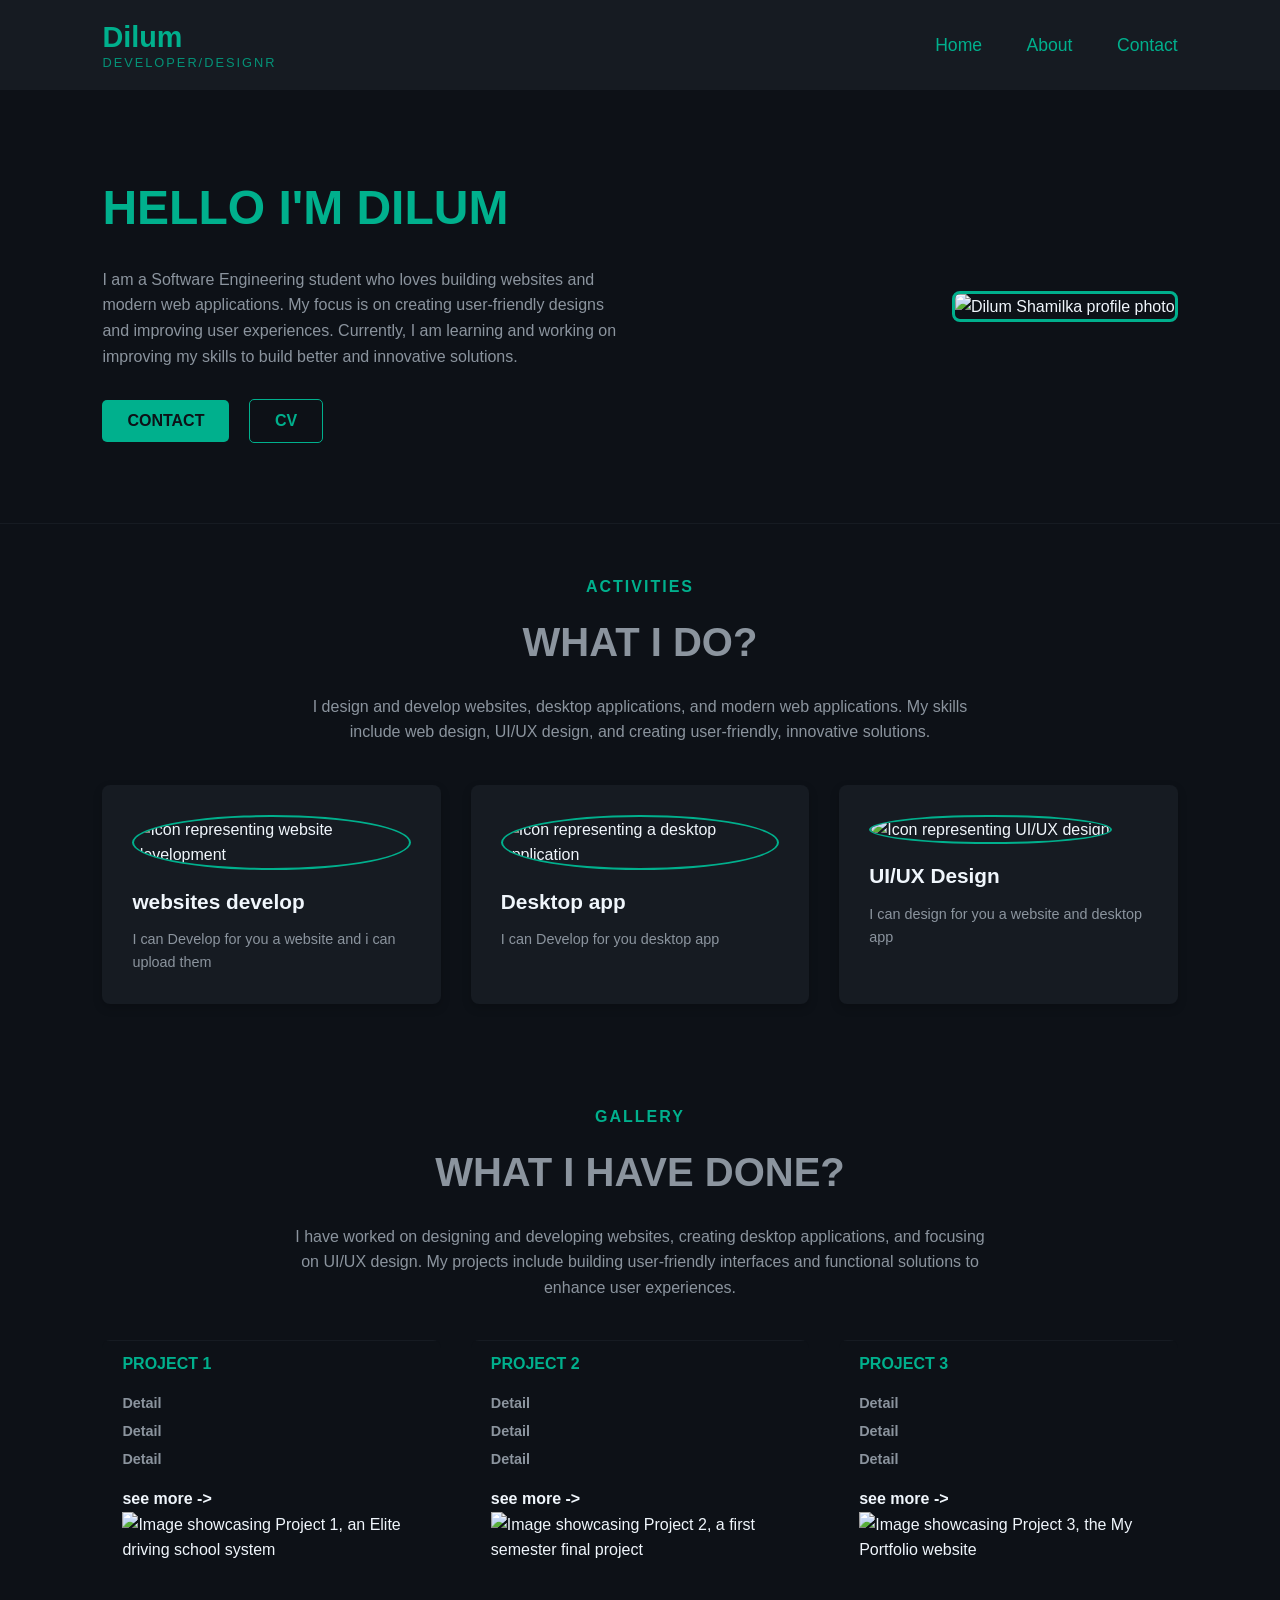
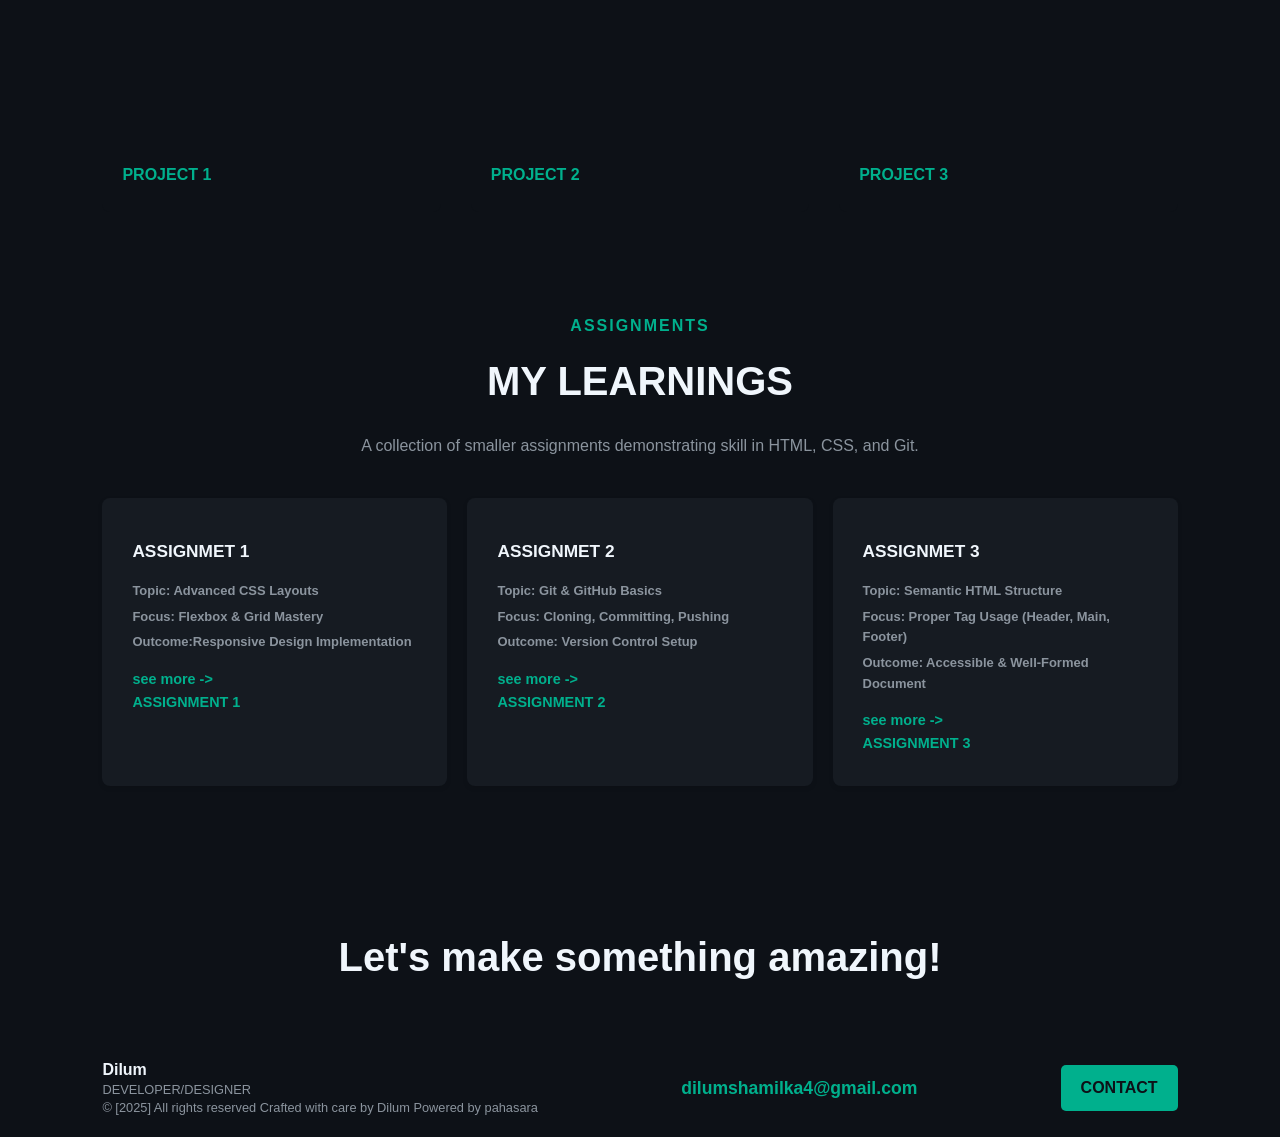
==== index.html @ 17569c25 "change structure" ====
<!DOCTYPE html>
<html lang="en">

<head>
    <meta charset="UTF-8">
    <meta name="viewport" content="width=device-width, initial-scale=1.0">
    <meta name="title" content="Dilum Shamilka Portfolio">
    <meta name="description" content="Portfolio website of Dilum Shamilka showcasing skills, projects, and educations.">
    <meta name="keywords" content="Dilum, Portfolio, Developer, Skills, Projects, Education">
    <meta name="author" content="Dilum Shamilka">
    <title>Dilum Shamilka</title>
    <link rel="stylesheet" href="portfolio/projectportfolio/assets/styles/style3index.css">

    <style>
        /* 1. Initial State for Full Page Load:
           Ensures content is hidden until the script loads, then smoothly fades in. */
        body {
            opacity: 0;
            transition: opacity 1s ease-in; /* Controls the speed of the full-page fade-in */
        }

        /* 2. State for elements that will be revealed on scroll (Hidden/Initial state) */
        .reveal-section {
            /* Initial state: slightly scaled down and fully transparent */
            transform: scale(0.95);
            opacity: 0;
            /* Transition properties: use 'all' for a smooth scale and fade transition */
            transition: all 0.7s cubic-bezier(0.25, 0.46, 0.45, 0.94);
            will-change: opacity, transform; /* Optimization hint */
        }

        /* 3. Final State: When the 'visible' class is added by JavaScript */
        .reveal-section.visible {
            transform: scale(1); /* Return to original size */
            opacity: 1; /* Fade to visible */
        }
    </style>
</head>

<body>
<nav>
    <div>
        <a href="#">Dilum</a>
        <a href="#">DEVELOPER/DESIGNR</a>
    </div>
    <div>
        <a href="index.html">Home</a>
        <a href="portfolio/projectportfolio/about.html">About</a>
        <a href="portfolio/projectportfolio/contact.html">Contact</a>
    </div>
</nav>
<main>
    <section class="reveal-section">
        <article>
            <div>
                <h1>HELLO I'M Dilum</h1>
            </div>
            <div>
                <p>
                    I am a Software Engineering student who loves building websites and modern web applications.
                    My focus is on creating user-friendly designs and improving user experiences.

                    Currently, I am learning and working on improving my skills to build better and innovative
                    solutions.
                </p>
            </div>
            <div>
                <input type="button" value="Contact" onclick="location.href='contact.html'">
                <input type="button" value="CV">
            </div>
        </article>
        <article>
            <div>
                <img src="portfolio/projectportfolio/assets/images/WhatsApp%20Image%202025-10-06%20at%2010.27.30.jpeg" alt="Dilum Shamilka profile photo">
            </div>
        </article>
    </section>

    <section class="reveal-section">
        <article>
            <p>
                ACTIVITIES
            </p>
            <div>
                <h1>
                    WHAT I DO?
                </h1>
            </div>
            <div>
                I design and develop websites, desktop applications, and modern web applications.
                My skills include web design, UI/UX design,
                and creating user-friendly, innovative solutions.
            </div>
        </article>
        <article>
            <figure>
                <div>
                    <img src="portfolio/projectportfolio/assets/images/online-interview.png" alt="Icon representing website development">
                </div>
                <div>
                    <p>
                        websites develop
                    </p>
                    <a>
                        I can Develop for you a
                        website and i can upload
                        them
                    </a>
                </div>
            </figure>

            <figure>
                <div>
                    <img src="portfolio/projectportfolio/assets/images/web-button.png" alt="Icon representing a desktop application">
                </div>
                <div>
                    <p>
                        Desktop app
                    </p>
                    <a>
                        I can Develop for you
                        desktop app
                    </a>
                </div>
            </figure>

            <figure>
                <div>
                    <img src="portfolio/projectportfolio/assets/images/online-interview.png" alt="Icon representing UI/UX design">
                </div>
                <div>
                    <p>
                        UI/UX Design
                    </p>

                    <a>
                        I can design for you a
                        website and
                        desktop app
                    </a>
                </div>
            </figure>

        </article>
    </section>

    <section class="reveal-section">
        <article>
            <p>
                GALLERY
            </p>
            <div>
                <h1>
                    WHAT I HAVE DONE?
                </h1>
            </div>
            <div>
                I have worked on designing and developing websites, creating desktop applications, and focusing on
                UI/UX design.
                My projects include building user-friendly interfaces and functional solutions to enhance user
                experiences.
            </div>
        </article>
        <article>
            <figure>

                <div>
                    <p class="project-title">
                        PROJECT 1
                    </p>

                    <P>Detail</P>
                    <P>Detail</P>
                    <P>Detail</P>
                    <a href="https://github.com/dilum-shamilka/Elite-driving-school">see more -></a>
                    <div>
                        <img src="portfolio/projectportfolio/assets/images/best-coding-language-for-games.jpg" alt="Image showcasing Project 1, an Elite driving school system">
                    </div>

                    <div>
                        <p>PROJECT 1</p>
                    </div>
                </div>

            </figure>

            <figure>
                <div>
                    <p class="project-title">
                        PROJECT 2
                    </p>

                    <P>Detail</P>
                    <P>Detail</P>
                    <P>Detail</P>
                    <a href="https://github.com/dilum-shamilka/ijse-first-sem-final">see more -></a>
                    <div>
                        <img src="portfolio/projectportfolio/assets/images/best-coding-language-for-games.jpg" alt="Image showcasing Project 2, a first semester final project">
                    </div>
                    <div>
                        <p>PROJECT 2</p>
                    </div>
                </div>

            </figure>

            <figure>
                <div>
                    <p class="project-title">
                        PROJECT 3
                    </p>

                    <P>Detail</P>
                    <P>Detail</P>
                    <P>Detail</P>
                    <a href="https://github.com/dilum-shamilka/My-Portfolio">see more -></a>
                    <div>
                        <img src="portfolio/projectportfolio/assets/images/best-coding-language-for-games.jpg" alt="Image showcasing Project 3, the My Portfolio website">
                    </div>
                    <div>
                        <p>PROJECT 3</p>
                    </div>
                </div>

            </figure>
        </article>

    </section>

    <section class="reveal-section">
        <article class="assignment-header-article">
            <p>
                ASSIGNMENTS
            </p>
            <div>
                <h1>
                    MY LEARNINGS
                </h1>
            </div>
            <div>
                A collection of smaller assignments demonstrating skill in HTML, CSS, and Git.
            </div>
        </article>
        <article class="assignment-figures">
            <figure>
                <div>
                    <p> ASSIGNMET 1</p>
                    <p> Topic: Advanced CSS Layouts</p>
                    <p> Focus: Flexbox & Grid Mastery </p>
                    <p> Outcome:Responsive Design Implementation</p>
                    <a href="https://github.com/dilum-shamilka/CssShamilka">see more -></a>
                    <div>
                        ASSIGNMENT 1
                    </div>
                </div>
            </figure>

            <figure>
                <div>
                    <p> ASSIGNMET 2</p>
                    <p> Topic: Git & GitHub Basics</p>
                    <p> Focus: Cloning, Committing, Pushing </p>
                    <p> Outcome: Version Control Setup</p>
                    <a href="https://github.com/dilum-shamilka/webgithub-learn">see more -></a>
                    <div>
                        ASSIGNMENT 2
                    </div>
                </div>
            </figure>

            <figure>
                <div>
                    <p> ASSIGNMET 3</p>
                    <p> Topic: Semantic HTML Structure</p>
                    <p> Focus: Proper Tag Usage (Header, Main, Footer) </p>
                    <p> Outcome: Accessible & Well-Formed Document</p>
                    <a href="https://github.com/dilum-shamilka/CssShamilka.git">see more -></a>
                    <div>
                        ASSIGNMENT 3
                    </div>
                </div>
            </figure>
        </article>
    </section>

    <footer class="reveal-section">
        <article>
            <figure>
                <h3>
                    Let's make something amazing!
                </h3>
            </figure>
            <figure>
                <div>
                    <P>Dilum</P>
                    <P>DEVELOPER/DESIGNER</P>
                    <P>© [2025] All rights reserved Crafted with care by Dilum Powered by pahasara</P>
                </div>
                <div>
                    dilumshamilka4@gmail.com
                </div>
                <div>
                    <a href="portfolio/projectportfolio/contact.html">CONTACT</a>
                </div>
            </figure>
        </article>
    </footer>
</main>
<script>
    document.addEventListener('DOMContentLoaded', () => {
        // 1. Initial Page Fade-in:
        // Sets the body opacity to 1, triggering the CSS transition for a smooth page load.
        document.body.style.opacity = '1';

        // 2. Setup the Intersection Observer for all scroll-reveal sections
        const sectionsToReveal = document.querySelectorAll('.reveal-section');

        // Configuration for the Intersection Observer
        const observerOptions = {
            // Trigger animation 150px before the bottom of the section hits the bottom of the viewport.
            rootMargin: '0px 0px -150px 0px',
            threshold: 0.05 // Triggers when 5% of the element is visible
        };

        const observer = new IntersectionObserver((entries, observer) => {
            entries.forEach(entry => {
                // Check if the section is currently intersecting (i.e., visible in the viewport)
                if (entry.isIntersecting) {
                    // Add the 'visible' class to start the CSS transition (scale-up and fade-in)
                    entry.target.classList.add('visible');

                    // Stop observing the element once it has been revealed
                    observer.unobserve(entry.target);
                }
            });
        }, observerOptions);

        // Start observing each section
        sectionsToReveal.forEach(section => {
            observer.observe(section);
        });
    });
</script>
</body>

</html>
---- portfolio/projectportfolio/assets/styles/style3index.css ----
:root {
    --primary-color: #00B08D;
    --secondary-color: #F0F6FC;
    --background-dark: #0D1117;
    --card-background: #161B22;
    --text-faded: #8b949e;
}

/* 🔥 IMPROVEMENT: Inherit box-sizing for pseudo-elements */
*,
*::before,
*::after {
    margin: 0;
    padding: 0;
    box-sizing: border-box;
}

body {
    font-family: 'Arial', sans-serif;
    background-color: var(--background-dark);
    color: var(--secondary-color);
    line-height: 1.6;
}

h1 {
    font-size: 3em;
    margin-bottom: 0.5em;
    text-transform: uppercase;
}

section {
    padding: 50px 8%;
    max-width: 1400px;
    margin: 0 auto;
}

/*navigation bar*/
nav {
    display: flex;
    justify-content: space-between;
    align-items: center;
    padding: 20px 8%;
    max-width: 1400px;
    margin: 0 auto;
    background-color: var(--card-background);
}

nav>div:first-child {
    line-height: 1.2;
}

nav>div:first-child a:first-child {
    font-size: 1.8em;
    font-weight: bold;
    color: var(--primary-color);
    text-decoration: none;
}

nav>div:first-child a:last-child {
    font-size: 0.8em;
    color: var(--primary-color);
    text-decoration: none;
    letter-spacing: 2px;
    opacity: 0.8;
    display: block;
}

nav>div:last-child a {
    color: var(--primary-color);
    text-decoration: none;
    margin-left: 40px;
    transition: color 0.3s;
    font-size: 1.1em;
}

nav>div:last-child a:hover {
    color: var(--secondary-color);
}

/*intro section*/
main>section:nth-child(1) {
    /* Targeting the Intro Section */
    display: flex;
    justify-content: space-between;
    align-items: center;
    flex-wrap: wrap;
    gap: 40px;
    padding-top: 80px;
    padding-bottom: 80px;
    border-bottom: 1px solid var(--card-background);
}

main>section:nth-child(1) article:first-child {
    flex: 1;
    min-width: 300px;
}

main>section:nth-child(1) article:last-child {
    flex: 1;
    min-width: 250px;
    display: flex;
    justify-content: flex-end;
}

main>section:nth-child(1) h1 {
    font-size: 3em;
    margin-bottom: 20px;
    color: var(--primary-color);
}

main>section:nth-child(1) p {
    color: var(--text-faded);
    margin-bottom: 30px;
}

main>section:nth-child(1) img {
    width: 350px;
    height: 350px;
    object-fit: cover;
    border-radius: 8px;
    border: 3px solid var(--primary-color);
    transition: transform 0.3s;
}

main>section:nth-child(1) img:hover {
    transform: scale(1.05);
}

main>section:nth-child(1) input[type="button"] {
    background-color: var(--primary-color);
    color: var(--background-dark);
    border: none;
    padding: 12px 25px;
    cursor: pointer;
    font-weight: bold;
    border-radius: 5px;
    transition: opacity 0.3s;
    text-transform: uppercase;
    margin-right: 15px;
    font-size: 1em;
}

main>section:nth-child(1) input[type="button"][value="CV"] {
    background-color: transparent;
    color: var(--primary-color);
    border: 1px solid var(--primary-color);
}

main>section:nth-child(1) input[type="button"]:hover {
    opacity: 0.9;
}

/*services section*/
main>section:nth-child(2) article:first-child {
    text-align: center;
    margin-bottom: 40px;
}

main>section:nth-child(2) article:first-child p {
    color: var(--primary-color);
    text-transform: uppercase;
    letter-spacing: 2px;
    font-weight: bold;
    margin-bottom: 10px;
}

main>section:nth-child(2) article:first-child h1 {
    font-size: 2.5em;
    margin-bottom: 20px;
}

main>section:nth-child(2) article:first-child div {
    max-width: 700px;
    margin: 0 auto;
    color: var(--text-faded);
}

main>section:nth-child(2) article:last-child {
    display: flex;
    gap: 30px;
    flex-wrap: wrap;
    justify-content: center;
}

main>section:nth-child(2) figure {
    background-color: var(--card-background);
    padding: 30px;
    border-radius: 8px;
    width: calc(33.333% - 20px);
    min-width: 250px;
    box-shadow: 0 4px 10px rgba(0, 0, 0, 0.2);
    transition: transform 0.3s, box-shadow 0.3s;
}

main>section:nth-child(2) figure:hover {
    transform: translateY(-5px);
    box-shadow: 0 6px 15px rgba(0, 176, 141, 0.3);
}

main>section:nth-child(2) figure img {
    width: 70px;
    height: 70px;
    border-radius: 50%;
    object-fit: cover;
    border: 2px solid var(--primary-color);
    margin-bottom: 15px;
}

main>section:nth-child(2) figure p {
    font-size: 1.3em;
    font-weight: bold;
    margin-bottom: 10px;
    color: var(--secondary-color);
}

main>section:nth-child(2) figure a {
    color: var(--text-faded);
    display: block;
    text-decoration: none;
    font-size: 0.9em;
}

/* home section 3 styles (Projects/Gallery) */
main>section:nth-child(3) article:first-child {
    text-align: center;
    margin-bottom: 40px;
}

main>section:nth-child(3) article:first-child p:first-child {
    color: var(--primary-color);
    text-transform: uppercase;
    letter-spacing: 2px;
    font-weight: bold;
    margin-bottom: 10px;
}

main>section:nth-child(3) article:first-child h1 {
    font-size: 2.5em;
    margin-bottom: 20px;
}

main>section:nth-child(3) article:first-child div {
    max-width: 700px;
    margin: 0 auto;
    color: var(--text-faded);
}

main>section:nth-child(3) article:last-child {
    display: flex;
    gap: 30px;
    flex-wrap: wrap;
    justify-content: center;
}

main>section:nth-child(3) figure {
    width: calc(33.333% - 20px);
    min-width: 250px;
    background-color: var(--card-background);
    border-radius: 8px;
    overflow: hidden;
    transition: transform 0.3s;
}

main>section:nth-child(3) figure:hover {
    transform: translateY(-5px);
}

main>section:nth-child(3) figure>div:first-child {
    padding: 20px;
}

main>section:nth-child(3) figure>div:first-child p:first-child {
    color: var(--primary-color);
    font-weight: bold;
    margin-bottom: 15px;
}

main>section:nth-child(3) figure>div:first-child p:not(:first-child) {
    color: var(--text-faded);
    font-size: 0.9em;
    margin-bottom: 5px;
}

main>section:nth-child(3) figure a {
    color: var(--secondary-color);
    text-decoration: none;
    font-weight: bold;
    display: inline-block;
    margin-top: 10px;
    transition: color 0.3s;
}

main>section:nth-child(3) figure a:hover {
    color: var(--primary-color);
}

main>section:nth-child(3) figure img {
    width: 100%;
    height: 250px;
    object-fit: cover;
    display: block;
}

main>section:nth-child(3) figure>div:last-child {
    padding: 10px 20px;
    background-color: var(--background-dark);
    border-top: 1px solid var(--card-background);
}

main>section:nth-child(3) figure>div:last-child p {
    font-weight: bold;
}

/*assignment section header */
main>section:nth-child(4) .assignment-header-article {
    text-align: center;
    margin-bottom: 40px;
}

main>section:nth-child(4) .assignment-header-article p:first-child {
    color: var(--primary-color);
    text-transform: uppercase;
    letter-spacing: 2px;
    font-weight: bold;
    margin-bottom: 10px;
}

main>section:nth-child(4) .assignment-header-article h1 {
    font-size: 2.5em;
    margin-bottom: 20px;
}

main>section:nth-child(4) .assignment-header-article div:last-child {
    max-width: 700px;
    margin: 0 auto;
    color: var(--text-faded);
}

/* assignment figures */
main>section:nth-child(4) .assignment-figures {
    display: grid;
    grid-template-columns: repeat(auto-fit, minmax(250px, 1fr));
    gap: 20px;
}

main>section:nth-child(4) figure {
    background-color: var(--card-background);
    padding: 30px;
    border-radius: 8px;
    box-shadow: 0 2px 5px rgba(0, 0, 0, 0.1);
    transition: background-color 0.3s;
}

main>section:nth-child(4) figure:hover {
    background-color: var(--background-dark);
    border: 1px solid var(--primary-color);
}

main>section:nth-child(4) figure p:first-child {
    font-weight: bold;
    color: var(--secondary-color);
    margin-bottom: 15px;
    font-size: 1.2em;
}

main>section:nth-child(4) figure p:not(:first-child) {
    color: var(--text-faded);
    font-size: 0.9em;
    margin-bottom: 5px;
}

main>section:nth-child(4) figure a {
    color: var(--primary-color);
    text-decoration: none;
    font-weight: bold;
    display: inline-block;
    margin-top: 10px;
}

main>section:nth-child(4) figure>div:last-child {
    color: var(--primary-color);
    font-size: 0.9em;
    margin-top: 10px;
    font-weight: bold;
}

/* Footer */
footer {
    padding: 50px 8% 20px;
    max-width: 1400px;
    margin: 0 auto;
    background-color: var(--background-dark);
}

footer hr {
    border: none;
    height: 1px;
    background-color: var(--card-background);
}

footer article>figure:first-child {
    text-align: center;
    padding: 40px 0;
    position: relative;
}

footer h3 {
    font-size: 2.5em;
    color: var(--secondary-color);
}


footer article>figure:last-child {
    display: flex;
    justify-content: space-between;
    align-items: center;
    padding-top: 30px;
    flex-wrap: wrap;
    gap: 20px;
}

footer figure:last-child p {
    font-size: 0.8em;
    color: var(--text-faded);
    line-height: 1.4;
}

footer figure:last-child div:first-child p:first-child {
    font-weight: bold;
    color: var(--secondary-color);
    font-size: 1em;
}

/* Email Styling */
footer figure:last-child div:nth-child(2) {
    color: var(--primary-color);
    font-weight: bold;
    font-size: 1.1em;
    transition: color 0.3s;
}

footer figure:last-child div:nth-child(2):hover {
    color: var(--secondary-color);
    cursor: pointer;
}
/* Contact Button Styling */
footer figure:last-child div:last-child a {
    background-color: var(--primary-color);
    color: var(--background-dark);
    border: none;
    padding: 10px 20px;
    cursor: pointer;
    font-weight: bold;
    border-radius: 5px;
    transition: opacity 0.3s;
    text-transform: uppercase;
    font-size: 1em;
    text-decoration: none;
    display: inline-block;
}

footer figure:last-child div:last-child a:hover {
    opacity: 0.9;
    color: var(--background-dark);
}

footer figure:last-child div:last-child {
    color: initial;
    font-weight: initial;
    font-size: initial;
}

/* --- MEDIA QUERIES --- */

/* Laptop Large (Max 1440px) - ADDED */
@media (max-width: 1440px) {
    /* No major layout changes needed yet, often used for subtle adjustments */
}

/* Laptop (Max 1024px) - ADDED */
@media (max-width: 1024px) {
    section {
        padding: 40px 6%;
    }
    nav {
        padding: 15px 6%;
    }
}

/* Tablet (Max 900px) */
@media (max-width: 900px) {
    main>section:nth-child(1) {
        flex-direction: column-reverse;
        text-align: center;
    }

    main>section:nth-child(1) article:last-child {
        justify-content: center;
    }

    main>section:nth-child(2) figure,
    main>section:nth-child(3) figure,
    main>section:nth-child(4) .assignment-figures figure {
        width: calc(50% - 15px);
    }

    footer article>figure:last-child {
        flex-direction: column;
        align-items: flex-start;
    }

    footer figure:last-child div:nth-child(2),
    footer figure:last-child div:last-child {
        margin-top: 10px;
    }
}

/* Tablet (Max 768px) */
@media (max-width: 768px) {
    main>section:nth-child(1) article:first-child h1 {
        font-size: 2.8em;
    }

    main>section:nth-child(1) article:last-child img {
        width: 250px;
        height: 250px;
    }

    main>section:nth-child(2) figure,
    main>section:nth-child(3) figure,
    main>section:nth-child(4) .assignment-figures figure {
        width: calc(50% - 15px);
    }

    footer article>figure:last-child {
        align-items: center;
    }
}


/* Mobile Large (Max 425px) - Single column layout */
@media (max-width: 425px) {
    section {
        padding: 30px 5%;
    }

    /* Navigation Bar: Stacked items */
    nav {
        flex-direction: column;
        align-items: flex-start;
        gap: 15px;
        padding: 15px 5%;
    }

    nav > div:last-child {
        display: flex;
        flex-wrap: wrap;
        width: 100%;
        justify-content: flex-start;
    }

    nav > div:last-child a {
        margin-left: 0;
        margin-right: 15px;
        margin-bottom: 5px;
        font-size: 1em;
    }

    /* About Section: Smaller profile image, smaller name */
    main>section:nth-child(1) article:last-child img {
        width: 150px;
        height: 150px;
    }

    main>section:nth-child(1) article:first-child h1 {
        font-size: 2.2em;
    }

    /* Services/Projects/Assignments: Single column on mobile */
    main>section:nth-child(2) figure,
    main>section:nth-child(3) figure,
    main>section:nth-child(4) .assignment-figures figure {
        width: 100%;
        min-width: unset;
    }

    footer h3 {
        font-size: 2em;
    }
}


/* Mobile Medium (Max 375px) */
@media (max-width: 375px) {
    /* Skills Section: Force single column on smaller phones for max content width */
    main>section:nth-child(4) .assignment-figures {
        grid-template-columns: 1fr;
        gap: 15px;
    }

    footer h3 {
        font-size: 1.8em;
    }
}


/* Mobile Small (Max 320px) */
@media (max-width: 320px) {
    /* Main H1 - Reduce overall size for readability */
    h1 {
        font-size: 2em;
    }

    /* Navigation: Make nav links even smaller to fit */
    nav > div:last-child a {
        font-size: 0.9em;
    }
}
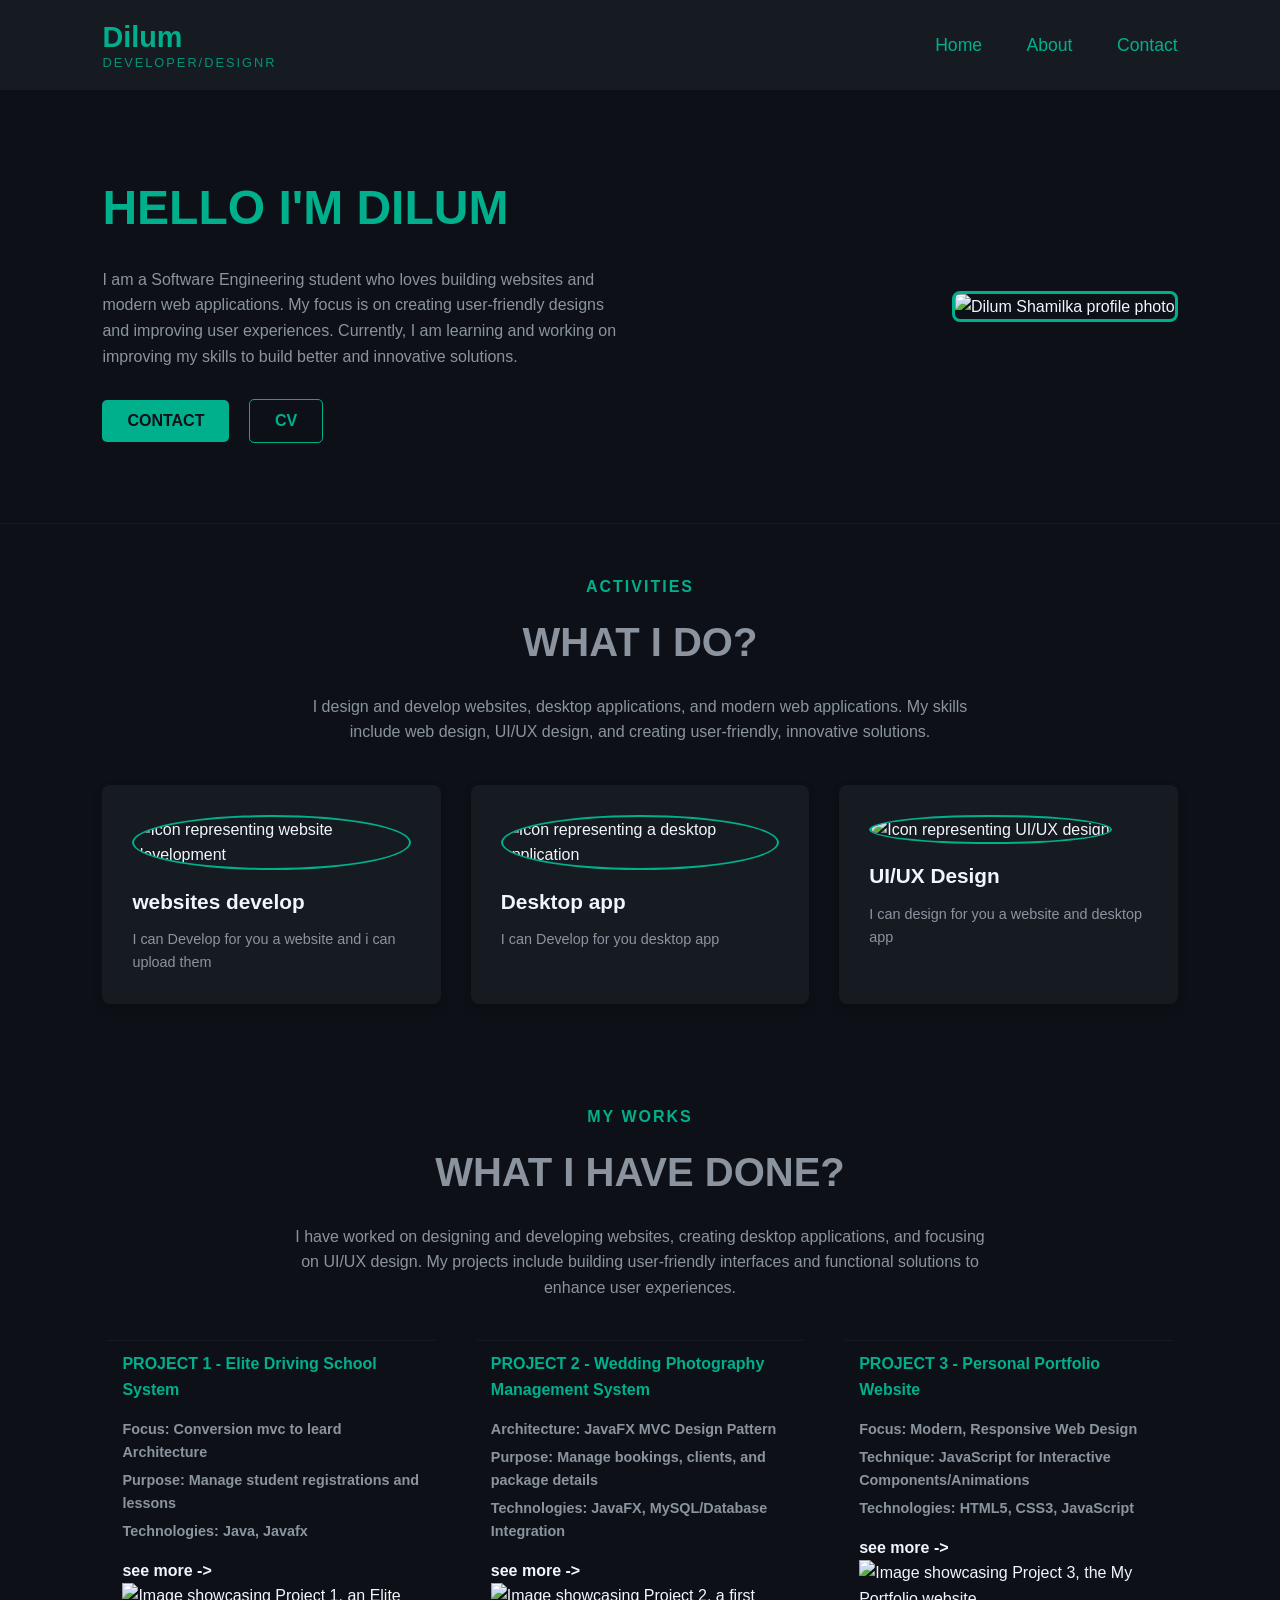
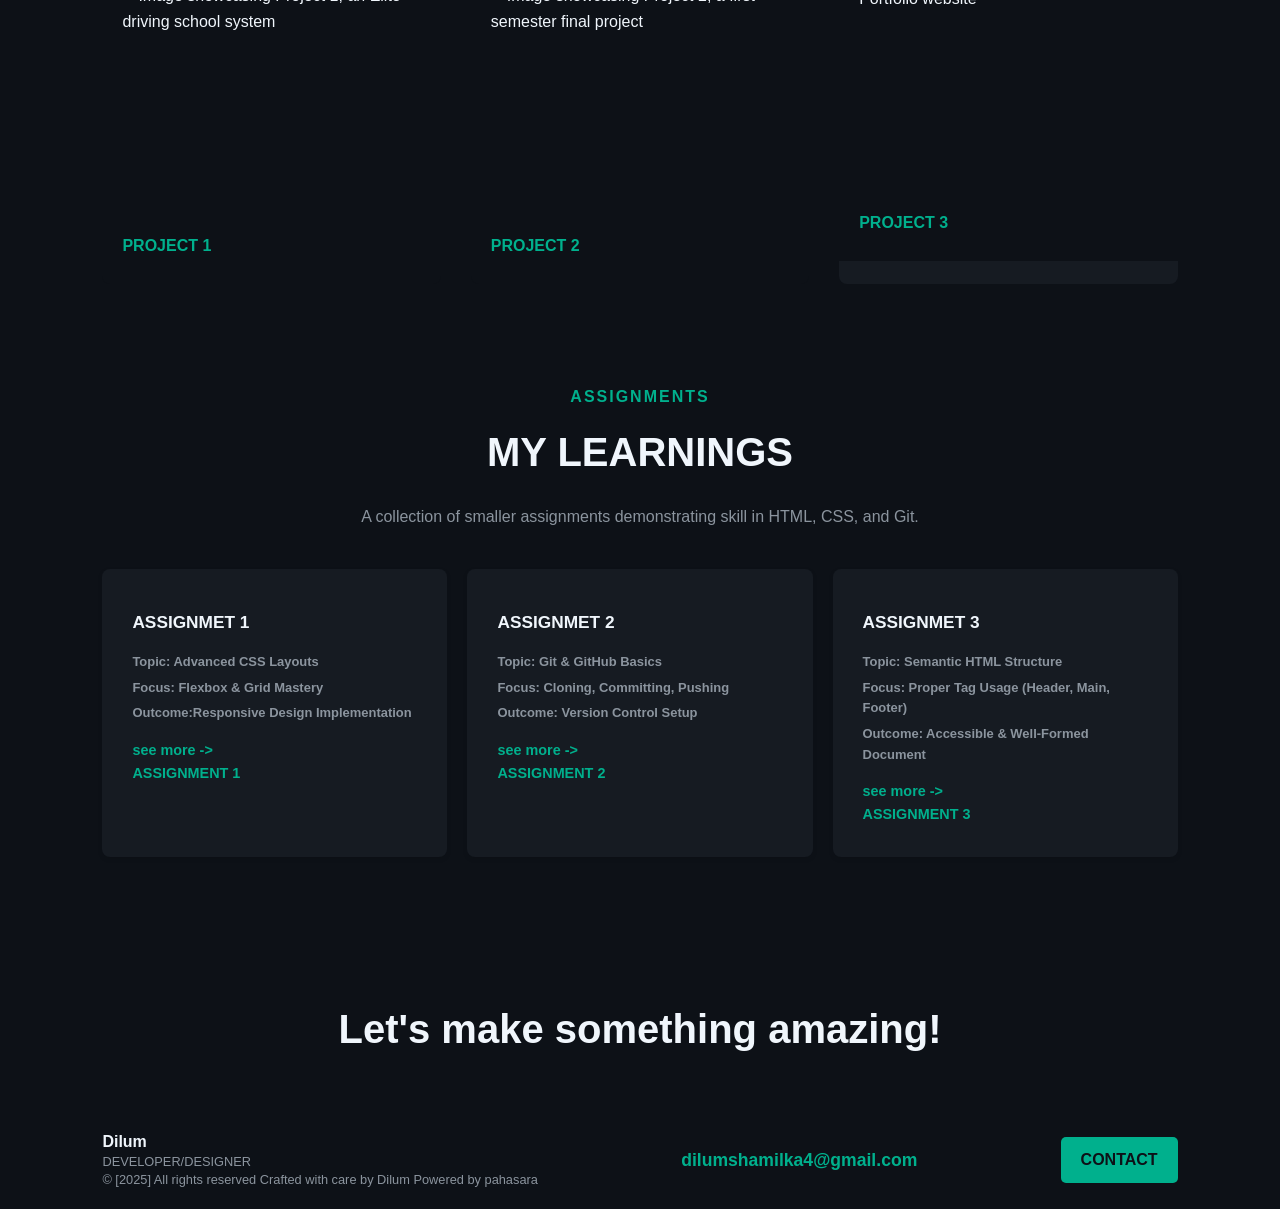
==== commit 9e85c085: "change" ====
--- a/index.html
+++ b/index.html
@@ -12,27 +12,22 @@
     <link rel="stylesheet" href="portfolio/projectportfolio/assets/styles/style3index.css">
 
     <style>
-        /* 1. Initial State for Full Page Load:
-           Ensures content is hidden until the script loads, then smoothly fades in. */
+
         body {
             opacity: 0;
-            transition: opacity 1s ease-in; /* Controls the speed of the full-page fade-in */
+            transition: opacity 1s ease-in;
         }
 
-        /* 2. State for elements that will be revealed on scroll (Hidden/Initial state) */
         .reveal-section {
-            /* Initial state: slightly scaled down and fully transparent */
             transform: scale(0.95);
             opacity: 0;
-            /* Transition properties: use 'all' for a smooth scale and fade transition */
             transition: all 0.7s cubic-bezier(0.25, 0.46, 0.45, 0.94);
-            will-change: opacity, transform; /* Optimization hint */
+            will-change: opacity, transform;
         }
 
-        /* 3. Final State: When the 'visible' class is added by JavaScript */
         .reveal-section.visible {
-            transform: scale(1); /* Return to original size */
-            opacity: 1; /* Fade to visible */
+            transform: scale(1);
+            opacity: 1;
         }
     </style>
 </head>
@@ -147,7 +142,7 @@
     <section class="reveal-section">
         <article>
             <p>
-                GALLERY
+                MY WORKS
             </p>
             <div>
                 <h1>
@@ -163,15 +158,15 @@
         </article>
         <article>
             <figure>
-
                 <div>
                     <p class="project-title">
-                        PROJECT 1
-                    </p>
-
-                    <P>Detail</P>
-                    <P>Detail</P>
-                    <P>Detail</P>
+                        PROJECT 1 - Elite Driving School System
+                    </p>
+
+                    <P>Focus: Conversion mvc to leard Architecture</P>
+                    <P>Purpose: Manage student registrations and lessons</P>
+                    <P>Technologies: Java, Javafx</P>
+
                     <a href="https://github.com/dilum-shamilka/Elite-driving-school">see more -></a>
                     <div>
                         <img src="portfolio/projectportfolio/assets/images/best-coding-language-for-games.jpg" alt="Image showcasing Project 1, an Elite driving school system">
@@ -187,12 +182,12 @@
             <figure>
                 <div>
                     <p class="project-title">
-                        PROJECT 2
-                    </p>
-
-                    <P>Detail</P>
-                    <P>Detail</P>
-                    <P>Detail</P>
+                        PROJECT 2 - Wedding Photography Management System
+                    </p>
+
+                    <P>Architecture: JavaFX MVC Design Pattern</P>
+                    <P>Purpose: Manage bookings, clients, and package details</P>
+                    <P>Technologies: JavaFX, MySQL/Database Integration</P>
                     <a href="https://github.com/dilum-shamilka/ijse-first-sem-final">see more -></a>
                     <div>
                         <img src="portfolio/projectportfolio/assets/images/best-coding-language-for-games.jpg" alt="Image showcasing Project 2, a first semester final project">
@@ -207,12 +202,12 @@
             <figure>
                 <div>
                     <p class="project-title">
-                        PROJECT 3
-                    </p>
-
-                    <P>Detail</P>
-                    <P>Detail</P>
-                    <P>Detail</P>
+                        PROJECT 3 - Personal Portfolio Website
+                    </p>
+
+                    <P>Focus: Modern, Responsive Web Design</P>
+                    <P>Technique: JavaScript for Interactive Components/Animations</P>
+                    <P>Technologies: HTML5, CSS3, JavaScript</P>
                     <a href="https://github.com/dilum-shamilka/My-Portfolio">see more -></a>
                     <div>
                         <img src="portfolio/projectportfolio/assets/images/best-coding-language-for-games.jpg" alt="Image showcasing Project 3, the My Portfolio website">
@@ -246,7 +241,7 @@
                 <div>
                     <p> ASSIGNMET 1</p>
                     <p> Topic: Advanced CSS Layouts</p>
-                    <p> Focus: Flexbox & Grid Mastery </p>
+                    <p> Focus: Flexbox & Grid Mastery</p>
                     <p> Outcome:Responsive Design Implementation</p>
                     <a href="https://github.com/dilum-shamilka/CssShamilka">see more -></a>
                     <div>
@@ -259,7 +254,7 @@
                 <div>
                     <p> ASSIGNMET 2</p>
                     <p> Topic: Git & GitHub Basics</p>
-                    <p> Focus: Cloning, Committing, Pushing </p>
+                    <p> Focus: Cloning, Committing, Pushing</p>
                     <p> Outcome: Version Control Setup</p>
                     <a href="https://github.com/dilum-shamilka/webgithub-learn">see more -></a>
                     <div>
@@ -272,7 +267,7 @@
                 <div>
                     <p> ASSIGNMET 3</p>
                     <p> Topic: Semantic HTML Structure</p>
-                    <p> Focus: Proper Tag Usage (Header, Main, Footer) </p>
+                    <p> Focus: Proper Tag Usage (Header, Main, Footer)</p>
                     <p> Outcome: Accessible & Well-Formed Document</p>
                     <a href="https://github.com/dilum-shamilka/CssShamilka.git">see more -></a>
                     <div>
@@ -308,34 +303,22 @@
 </main>
 <script>
     document.addEventListener('DOMContentLoaded', () => {
-        // 1. Initial Page Fade-in:
-        // Sets the body opacity to 1, triggering the CSS transition for a smooth page load.
         document.body.style.opacity = '1';
-
-        // 2. Setup the Intersection Observer for all scroll-reveal sections
         const sectionsToReveal = document.querySelectorAll('.reveal-section');
-
-        // Configuration for the Intersection Observer
         const observerOptions = {
-            // Trigger animation 150px before the bottom of the section hits the bottom of the viewport.
             rootMargin: '0px 0px -150px 0px',
-            threshold: 0.05 // Triggers when 5% of the element is visible
+            threshold: 0.05
         };
 
         const observer = new IntersectionObserver((entries, observer) => {
             entries.forEach(entry => {
-                // Check if the section is currently intersecting (i.e., visible in the viewport)
+
                 if (entry.isIntersecting) {
-                    // Add the 'visible' class to start the CSS transition (scale-up and fade-in)
                     entry.target.classList.add('visible');
-
-                    // Stop observing the element once it has been revealed
                     observer.unobserve(entry.target);
                 }
             });
         }, observerOptions);
-
-        // Start observing each section
         sectionsToReveal.forEach(section => {
             observer.observe(section);
         });
--- a/portfolio/projectportfolio/assets/styles/style3index.css
+++ b/portfolio/projectportfolio/assets/styles/style3index.css
@@ -6,7 +6,7 @@
     --text-faded: #8b949e;
 }
 
-/* 🔥 IMPROVEMENT: Inherit box-sizing for pseudo-elements */
+
 *,
 *::before,
 *::after {
